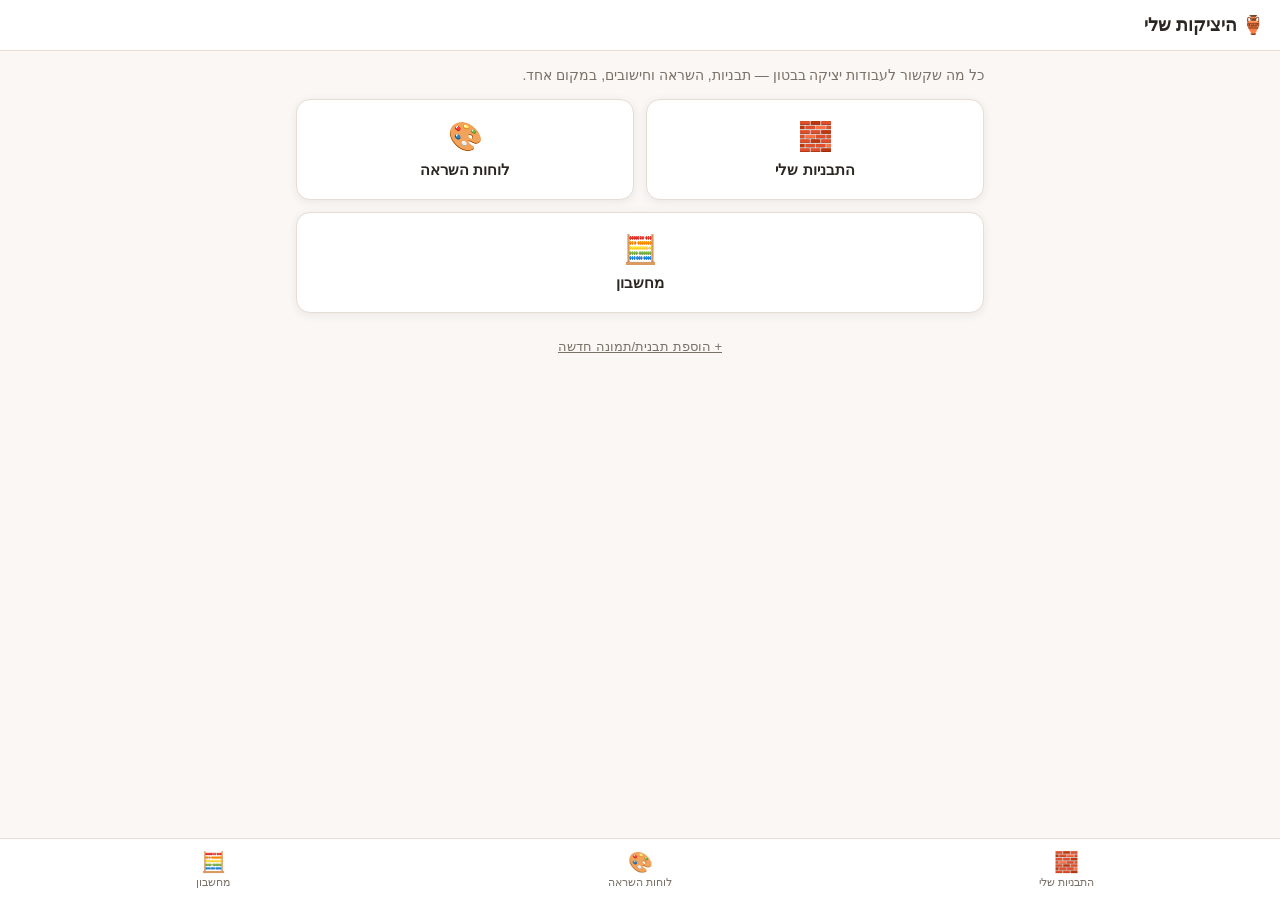
==== index.html @ 5ad8d54f "Build concrete-molds personal interface (static site) Mobile-first Hebrew/RTL static site with molds" ====
<!DOCTYPE html>
<html lang="he" dir="rtl">
<head>
<meta charset="UTF-8" />
<meta name="viewport" content="width=device-width, initial-scale=1, maximum-scale=1" />
<title>יציקות בטון | הבית</title>
<link rel="stylesheet" href="css/style.css" />
</head>
<body>
<header class="top-bar">
  <h1>🏺 היציקות שלי</h1>
</header>

<main>
  <p class="page-lead">כל מה שקשור לעבודות יציקה בבטון — תבניות, השראה וחישובים, במקום אחד.</p>

  <div class="card-grid">
    <a class="cat-card" href="molds.html">
      <span class="emoji">🧱</span>
      התבניות שלי
    </a>
    <a class="cat-card" href="inspiration.html">
      <span class="emoji">🎨</span>
      לוחות השראה
    </a>
    <a class="cat-card" href="calculator.html" style="grid-column: 1 / -1;">
      <span class="emoji">🧮</span>
      מחשבון
    </a>
  </div>

  <p style="text-align:center; margin-top:24px;">
    <a href="admin.html" style="color:var(--muted); font-size:13px; text-decoration:underline;">+ הוספת תבנית/תמונה חדשה</a>
  </p>
</main>

<script src="js/data.js"></script>
<script src="js/main.js"></script>
<script>
  renderBottomNav("home");
</script>
</body>
</html>
---- css/style.css ----
:root {
  --bg: #faf7f4;
  --surface: #ffffff;
  --ink: #2b2622;
  --muted: #7a7168;
  --accent: #b5603a;
  --accent-ink: #ffffff;
  --border: #e6ddd4;
  --radius: 14px;
  --shadow: 0 2px 10px rgba(43, 38, 34, 0.08);
  --nav-h: 62px;
}

* { box-sizing: border-box; }

html, body {
  margin: 0;
  padding: 0;
  background: var(--bg);
  color: var(--ink);
  font-family: "Segoe UI", Arial, Helvetica, sans-serif;
  direction: rtl;
}

body {
  padding-bottom: calc(var(--nav-h) + 12px);
  min-height: 100vh;
}

a { color: inherit; text-decoration: none; }

header.top-bar {
  position: sticky;
  top: 0;
  z-index: 20;
  background: var(--surface);
  border-bottom: 1px solid var(--border);
  padding: 14px 16px;
  display: flex;
  align-items: center;
  gap: 10px;
}

header.top-bar .back-link {
  font-size: 20px;
  padding: 4px 8px;
}

header.top-bar h1 {
  font-size: 18px;
  margin: 0;
  flex: 1;
}

main {
  padding: 16px;
  max-width: 720px;
  margin: 0 auto;
}

.page-lead {
  color: var(--muted);
  font-size: 14px;
  margin: 0 0 16px;
}

/* כרטיסי קטגוריה / ניווט */
.card-grid {
  display: grid;
  grid-template-columns: repeat(2, 1fr);
  gap: 12px;
}

.cat-card {
  background: var(--surface);
  border: 1px solid var(--border);
  border-radius: var(--radius);
  box-shadow: var(--shadow);
  padding: 20px 12px;
  text-align: center;
  font-weight: 600;
  font-size: 15px;
  display: flex;
  flex-direction: column;
  align-items: center;
  gap: 8px;
}

.cat-card .emoji { font-size: 28px; }

/* גריד תבניות / גלריה */
.item-grid {
  display: grid;
  grid-template-columns: repeat(2, 1fr);
  gap: 14px;
}

.item-card {
  background: var(--surface);
  border: 1px solid var(--border);
  border-radius: var(--radius);
  overflow: hidden;
  box-shadow: var(--shadow);
}

.item-card .thumb {
  width: 100%;
  aspect-ratio: 1 / 1;
  object-fit: cover;
  display: block;
  cursor: pointer;
  background: #efe7df;
}

.item-card .meta {
  padding: 8px 10px 10px;
}

.item-card .serial {
  font-weight: 700;
  font-size: 13px;
  color: var(--accent);
}

.item-card .desc {
  font-size: 13px;
  color: var(--ink);
  margin-top: 2px;
}

/* ריבועי צבע */
.color-grid {
  display: grid;
  grid-template-columns: repeat(3, 1fr);
  gap: 12px;
}

.color-swatch {
  aspect-ratio: 1 / 1;
  border-radius: var(--radius);
  border: 1px solid rgba(0,0,0,0.08);
  box-shadow: var(--shadow);
  cursor: pointer;
  display: flex;
  align-items: flex-end;
  justify-content: center;
  padding-bottom: 6px;
}

.color-swatch span {
  background: rgba(255,255,255,0.85);
  border-radius: 8px;
  padding: 2px 6px;
  font-size: 11px;
  font-weight: 600;
}

/* מודאל */
.modal-overlay {
  position: fixed;
  inset: 0;
  background: rgba(20, 16, 12, 0.55);
  display: flex;
  align-items: flex-end;
  justify-content: center;
  z-index: 100;
}

.modal-overlay.hidden { display: none; }

.modal-box {
  background: var(--surface);
  width: 100%;
  max-width: 520px;
  border-radius: 18px 18px 0 0;
  padding: 20px;
  box-shadow: 0 -4px 20px rgba(0,0,0,0.2);
  max-height: 85vh;
  overflow-y: auto;
}

@media (min-width: 600px) {
  .modal-overlay { align-items: center; }
  .modal-box { border-radius: 18px; }
}

.modal-box h2 {
  margin: 0 0 4px;
  font-size: 18px;
}

.modal-box .modal-sub {
  color: var(--muted);
  font-size: 13px;
  margin-bottom: 14px;
}

.modal-box img.modal-img {
  width: 100%;
  border-radius: 10px;
  margin-bottom: 14px;
  aspect-ratio: 4/3;
  object-fit: cover;
  background: #efe7df;
}

.stat-row {
  display: flex;
  justify-content: space-between;
  padding: 10px 0;
  border-bottom: 1px solid var(--border);
  font-size: 14px;
}

.stat-row:last-of-type { border-bottom: none; }
.stat-row .label { color: var(--muted); }
.stat-row .value { font-weight: 700; }

.close-btn {
  display: block;
  margin: 16px auto 0;
  background: var(--ink);
  color: #fff;
  border: none;
  border-radius: 999px;
  padding: 10px 26px;
  font-size: 14px;
}

/* ניווט תחתון */
nav.bottom-nav {
  position: fixed;
  bottom: 0;
  right: 0;
  left: 0;
  height: var(--nav-h);
  background: var(--surface);
  border-top: 1px solid var(--border);
  display: flex;
  z-index: 30;
}

nav.bottom-nav a {
  flex: 1;
  display: flex;
  flex-direction: column;
  align-items: center;
  justify-content: center;
  gap: 2px;
  font-size: 11px;
  color: var(--muted);
}

nav.bottom-nav a .icon { font-size: 20px; }
nav.bottom-nav a.active { color: var(--accent); font-weight: 700; }

/* טאבים (מחשבון / אפקטים) */
.tabs {
  display: flex;
  gap: 8px;
  margin-bottom: 16px;
  overflow-x: auto;
}

.tab-btn {
  flex: none;
  padding: 8px 16px;
  border-radius: 999px;
  border: 1px solid var(--border);
  background: var(--surface);
  font-size: 13px;
  font-weight: 600;
  color: var(--muted);
  white-space: nowrap;
}

.tab-btn.active {
  background: var(--accent);
  border-color: var(--accent);
  color: var(--accent-ink);
}

.tab-panel { display: none; }
.tab-panel.active { display: block; }

/* טפסים */
.field {
  margin-bottom: 14px;
}

.field label {
  display: block;
  font-size: 13px;
  font-weight: 600;
  margin-bottom: 6px;
}

.field input,
.field select,
.field textarea {
  width: 100%;
  padding: 10px 12px;
  border: 1px solid var(--border);
  border-radius: 10px;
  font-size: 15px;
  background: var(--surface);
  color: var(--ink);
  font-family: inherit;
}

.field .hint {
  font-size: 12px;
  color: var(--muted);
  margin-top: 4px;
}

.btn {
  display: inline-block;
  background: var(--accent);
  color: var(--accent-ink);
  border: none;
  border-radius: 10px;
  padding: 12px 20px;
  font-size: 15px;
  font-weight: 700;
  cursor: pointer;
  width: 100%;
}

.btn.secondary {
  background: var(--surface);
  color: var(--ink);
  border: 1px solid var(--border);
}

details.advanced {
  margin: 8px 0 18px;
  font-size: 13px;
}

details.advanced summary {
  cursor: pointer;
  color: var(--muted);
  font-weight: 600;
}

.result-card {
  background: var(--surface);
  border: 1px solid var(--border);
  border-radius: var(--radius);
  box-shadow: var(--shadow);
  padding: 14px 16px;
  margin-bottom: 14px;
}

.result-card h3 {
  margin: 0 0 8px;
  font-size: 15px;
}

.result-card ul {
  margin: 6px 0;
  padding-inline-start: 18px;
  font-size: 13px;
}

.result-card .totals {
  margin-top: 8px;
  font-size: 13px;
  color: var(--muted);
}

.empty-note {
  text-align: center;
  color: var(--muted);
  font-size: 14px;
  padding: 30px 10px;
}

pre.code-block {
  background: #2b2622;
  color: #f2ece5;
  padding: 12px;
  border-radius: 10px;
  font-size: 12px;
  overflow-x: auto;
  white-space: pre-wrap;
  word-break: break-word;
}
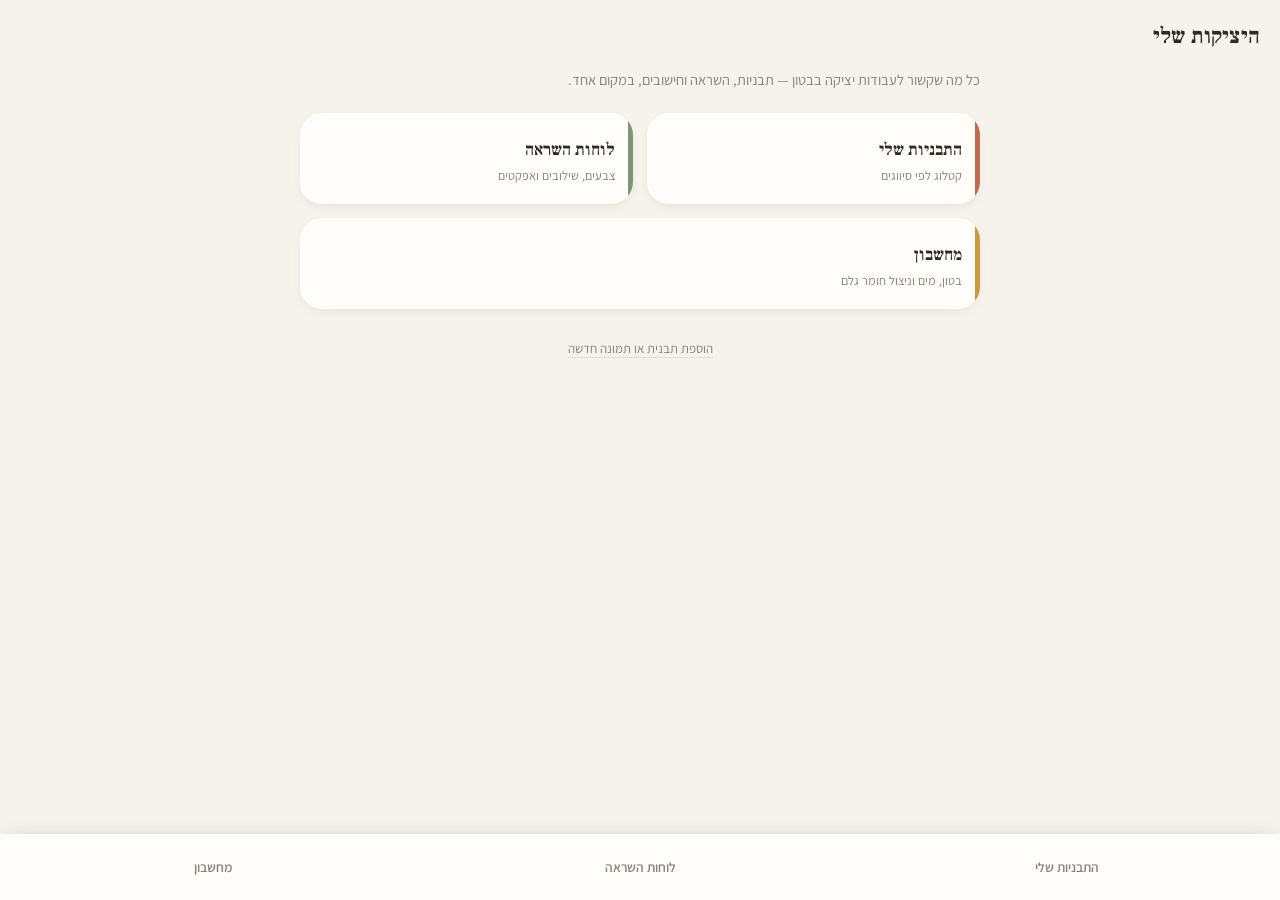
==== commit 268fd87d: "Redesign visual style: calm, modern palette with no icons Rebuilds css/style.css with a warm neutral" ====
--- a/index.html
+++ b/index.html
@@ -8,7 +8,7 @@
 </head>
 <body>
 <header class="top-bar">
-  <h1>🏺 היציקות שלי</h1>
+  <h1>היציקות שלי</h1>
 </header>
 
 <main>
@@ -16,21 +16,21 @@
 
   <div class="card-grid">
     <a class="cat-card" href="molds.html">
-      <span class="emoji">🧱</span>
-      התבניות שלי
+      <span class="cat-name">התבניות שלי</span>
+      <span class="cat-sub">קטלוג לפי סיווגים</span>
     </a>
     <a class="cat-card" href="inspiration.html">
-      <span class="emoji">🎨</span>
-      לוחות השראה
+      <span class="cat-name">לוחות השראה</span>
+      <span class="cat-sub">צבעים, שילובים ואפקטים</span>
     </a>
     <a class="cat-card" href="calculator.html" style="grid-column: 1 / -1;">
-      <span class="emoji">🧮</span>
-      מחשבון
+      <span class="cat-name">מחשבון</span>
+      <span class="cat-sub">בטון, מים וניצול חומר גלם</span>
     </a>
   </div>
 
-  <p style="text-align:center; margin-top:24px;">
-    <a href="admin.html" style="color:var(--muted); font-size:13px; text-decoration:underline;">+ הוספת תבנית/תמונה חדשה</a>
+  <p style="text-align:center; margin-top:28px;">
+    <a href="admin.html" style="color:var(--muted); font-size:13px; border-bottom:1px solid var(--border);">הוספת תבנית או תמונה חדשה</a>
   </p>
 </main>
 
--- a/css/style.css
+++ b/css/style.css
@@ -1,14 +1,25 @@
+@import url("https://fonts.googleapis.com/css2?family=Frank+Ruhl+Libre:wght@500;700&family=Assistant:wght@400;500;600;700&display=swap");
+
 :root {
-  --bg: #faf7f4;
-  --surface: #ffffff;
-  --ink: #2b2622;
-  --muted: #7a7168;
-  --accent: #b5603a;
-  --accent-ink: #ffffff;
-  --border: #e6ddd4;
-  --radius: 14px;
-  --shadow: 0 2px 10px rgba(43, 38, 34, 0.08);
-  --nav-h: 62px;
+  --bg: #f6f2ec;
+  --surface: #fffdfa;
+  --surface-sunken: #efe8de;
+  --ink: #302a24;
+  --muted: #8c8175;
+  --border: #e4dccd;
+
+  --clay: #bf6a4d;
+  --clay-ink: #fffaf6;
+  --sage: #7f9478;
+  --ochre: #c99a3f;
+  --plum: #8a6a8a;
+
+  --radius-lg: 22px;
+  --radius-md: 14px;
+  --radius-sm: 10px;
+  --shadow: 0 10px 30px -12px rgba(48, 42, 36, 0.18);
+  --shadow-sm: 0 4px 14px -6px rgba(48, 42, 36, 0.14);
+  --nav-h: 66px;
 }
 
 * { box-sizing: border-box; }
@@ -18,89 +29,126 @@
   padding: 0;
   background: var(--bg);
   color: var(--ink);
-  font-family: "Segoe UI", Arial, Helvetica, sans-serif;
+  font-family: "Assistant", "Segoe UI", Arial, Helvetica, sans-serif;
   direction: rtl;
+  -webkit-font-smoothing: antialiased;
 }
 
 body {
-  padding-bottom: calc(var(--nav-h) + 12px);
+  padding-bottom: calc(var(--nav-h) + 16px);
   min-height: 100vh;
 }
 
 a { color: inherit; text-decoration: none; }
 
+h1, h2, h3 {
+  font-family: "Frank Ruhl Libre", Georgia, serif;
+  font-weight: 700;
+  letter-spacing: 0.2px;
+}
+
+/* ---------- כותרת עליונה ---------- */
 header.top-bar {
   position: sticky;
   top: 0;
   z-index: 20;
-  background: var(--surface);
-  border-bottom: 1px solid var(--border);
-  padding: 14px 16px;
-  display: flex;
-  align-items: center;
-  gap: 10px;
+  background: var(--bg);
+  padding: 22px 20px 14px;
+  display: flex;
+  align-items: baseline;
+  gap: 14px;
 }
 
 header.top-bar .back-link {
-  font-size: 20px;
-  padding: 4px 8px;
+  font-family: "Assistant", sans-serif;
+  font-size: 14px;
+  font-weight: 600;
+  color: var(--muted);
+  padding: 4px 2px;
+  white-space: nowrap;
 }
 
 header.top-bar h1 {
-  font-size: 18px;
+  font-size: 22px;
   margin: 0;
   flex: 1;
+  color: var(--ink);
 }
 
 main {
-  padding: 16px;
+  padding: 4px 20px 20px;
   max-width: 720px;
   margin: 0 auto;
 }
 
 .page-lead {
   color: var(--muted);
-  font-size: 14px;
-  margin: 0 0 16px;
-}
-
-/* כרטיסי קטגוריה / ניווט */
+  font-size: 14.5px;
+  line-height: 1.6;
+  margin: 0 0 22px;
+}
+
+/* ---------- כרטיסי קטגוריה / ניווט ---------- */
 .card-grid {
   display: grid;
   grid-template-columns: repeat(2, 1fr);
-  gap: 12px;
+  gap: 14px;
 }
 
 .cat-card {
-  background: var(--surface);
-  border: 1px solid var(--border);
-  border-radius: var(--radius);
-  box-shadow: var(--shadow);
-  padding: 20px 12px;
-  text-align: center;
-  font-weight: 600;
-  font-size: 15px;
+  position: relative;
+  background: var(--surface);
+  border-radius: var(--radius-lg);
+  box-shadow: var(--shadow-sm);
+  padding: 26px 18px 20px;
+  text-align: right;
   display: flex;
   flex-direction: column;
-  align-items: center;
-  gap: 8px;
-}
-
-.cat-card .emoji { font-size: 28px; }
-
-/* גריד תבניות / גלריה */
+  gap: 6px;
+  overflow: hidden;
+  transition: transform 0.15s ease, box-shadow 0.15s ease;
+}
+
+.cat-card::before {
+  content: "";
+  position: absolute;
+  inset-inline-start: 0;
+  top: 0;
+  bottom: 0;
+  width: 5px;
+  background: var(--card-accent, var(--clay));
+}
+
+.cat-card:active { transform: scale(0.98); }
+
+.cat-card .cat-name {
+  font-family: "Frank Ruhl Libre", Georgia, serif;
+  font-weight: 700;
+  font-size: 17px;
+  color: var(--ink);
+}
+
+.cat-card .cat-sub {
+  font-size: 12.5px;
+  color: var(--muted);
+}
+
+.cat-card:nth-of-type(3n+1) { --card-accent: var(--clay); }
+.cat-card:nth-of-type(3n+2) { --card-accent: var(--sage); }
+.cat-card:nth-of-type(3n+3) { --card-accent: var(--ochre); }
+
+/* ---------- גריד תבניות / גלריה ---------- */
 .item-grid {
   display: grid;
   grid-template-columns: repeat(2, 1fr);
-  gap: 14px;
+  gap: 16px;
 }
 
 .item-card {
   background: var(--surface);
-  border: 1px solid var(--border);
-  border-radius: var(--radius);
+  border-radius: var(--radius-md);
   overflow: hidden;
-  box-shadow: var(--shadow);
+  box-shadow: var(--shadow-sm);
 }
 
 .item-card .thumb {
@@ -109,57 +157,59 @@
   object-fit: cover;
   display: block;
   cursor: pointer;
-  background: #efe7df;
+  background: var(--surface-sunken);
 }
 
 .item-card .meta {
-  padding: 8px 10px 10px;
+  padding: 10px 12px 12px;
 }
 
 .item-card .serial {
   font-weight: 700;
-  font-size: 13px;
-  color: var(--accent);
+  font-size: 12.5px;
+  color: var(--clay);
+  letter-spacing: 0.3px;
 }
 
 .item-card .desc {
-  font-size: 13px;
+  font-size: 13.5px;
   color: var(--ink);
   margin-top: 2px;
 }
 
-/* ריבועי צבע */
+/* ---------- ריבועי צבע ---------- */
 .color-grid {
   display: grid;
   grid-template-columns: repeat(3, 1fr);
-  gap: 12px;
+  gap: 14px;
 }
 
 .color-swatch {
   aspect-ratio: 1 / 1;
-  border-radius: var(--radius);
-  border: 1px solid rgba(0,0,0,0.08);
-  box-shadow: var(--shadow);
+  border-radius: var(--radius-md);
+  border: 1px solid rgba(0,0,0,0.06);
+  box-shadow: var(--shadow-sm);
   cursor: pointer;
   display: flex;
   align-items: flex-end;
   justify-content: center;
-  padding-bottom: 6px;
+  padding-bottom: 8px;
 }
 
 .color-swatch span {
-  background: rgba(255,255,255,0.85);
+  background: rgba(255,255,255,0.9);
   border-radius: 8px;
-  padding: 2px 6px;
-  font-size: 11px;
-  font-weight: 600;
-}
-
-/* מודאל */
+  padding: 3px 8px;
+  font-size: 11.5px;
+  font-weight: 600;
+}
+
+/* ---------- מודאל ---------- */
 .modal-overlay {
   position: fixed;
   inset: 0;
-  background: rgba(20, 16, 12, 0.55);
+  background: rgba(38, 32, 26, 0.5);
+  backdrop-filter: blur(2px);
   display: flex;
   align-items: flex-end;
   justify-content: center;
@@ -172,44 +222,44 @@
   background: var(--surface);
   width: 100%;
   max-width: 520px;
-  border-radius: 18px 18px 0 0;
-  padding: 20px;
-  box-shadow: 0 -4px 20px rgba(0,0,0,0.2);
+  border-radius: 26px 26px 0 0;
+  padding: 26px 24px;
+  box-shadow: 0 -10px 40px rgba(0,0,0,0.18);
   max-height: 85vh;
   overflow-y: auto;
 }
 
 @media (min-width: 600px) {
   .modal-overlay { align-items: center; }
-  .modal-box { border-radius: 18px; }
+  .modal-box { border-radius: var(--radius-lg); }
 }
 
 .modal-box h2 {
   margin: 0 0 4px;
-  font-size: 18px;
+  font-size: 19px;
 }
 
 .modal-box .modal-sub {
   color: var(--muted);
-  font-size: 13px;
-  margin-bottom: 14px;
+  font-size: 13.5px;
+  margin-bottom: 16px;
 }
 
 .modal-box img.modal-img {
   width: 100%;
-  border-radius: 10px;
-  margin-bottom: 14px;
+  border-radius: var(--radius-sm);
+  margin-bottom: 16px;
   aspect-ratio: 4/3;
   object-fit: cover;
-  background: #efe7df;
+  background: var(--surface-sunken);
 }
 
 .stat-row {
   display: flex;
   justify-content: space-between;
-  padding: 10px 0;
+  padding: 12px 0;
   border-bottom: 1px solid var(--border);
-  font-size: 14px;
+  font-size: 14.5px;
 }
 
 .stat-row:last-of-type { border-bottom: none; }
@@ -218,16 +268,18 @@
 
 .close-btn {
   display: block;
-  margin: 16px auto 0;
+  margin: 20px auto 0;
   background: var(--ink);
-  color: #fff;
+  color: var(--surface);
   border: none;
   border-radius: 999px;
-  padding: 10px 26px;
+  padding: 11px 30px;
   font-size: 14px;
-}
-
-/* ניווט תחתון */
+  font-weight: 600;
+  cursor: pointer;
+}
+
+/* ---------- ניווט תחתון ---------- */
 nav.bottom-nav {
   position: fixed;
   bottom: 0;
@@ -235,7 +287,7 @@
   left: 0;
   height: var(--nav-h);
   background: var(--surface);
-  border-top: 1px solid var(--border);
+  box-shadow: 0 -6px 20px -10px rgba(48, 42, 36, 0.2);
   display: flex;
   z-index: 30;
 }
@@ -243,88 +295,110 @@
 nav.bottom-nav a {
   flex: 1;
   display: flex;
-  flex-direction: column;
   align-items: center;
   justify-content: center;
-  gap: 2px;
-  font-size: 11px;
-  color: var(--muted);
-}
-
-nav.bottom-nav a .icon { font-size: 20px; }
-nav.bottom-nav a.active { color: var(--accent); font-weight: 700; }
-
-/* טאבים (מחשבון / אפקטים) */
+  font-size: 13.5px;
+  font-weight: 600;
+  color: var(--muted);
+  position: relative;
+}
+
+nav.bottom-nav a.active { color: var(--ink); }
+
+nav.bottom-nav a.active::after {
+  content: "";
+  position: absolute;
+  bottom: 12px;
+  width: 22px;
+  height: 3px;
+  border-radius: 3px;
+  background: var(--clay);
+}
+
+/* ---------- טאבים (מחשבון / אפקטים) ---------- */
 .tabs {
   display: flex;
-  gap: 8px;
-  margin-bottom: 16px;
+  gap: 6px;
+  margin-bottom: 20px;
   overflow-x: auto;
+  padding-bottom: 2px;
 }
 
 .tab-btn {
   flex: none;
-  padding: 8px 16px;
+  padding: 9px 18px;
   border-radius: 999px;
   border: 1px solid var(--border);
   background: var(--surface);
-  font-size: 13px;
+  font-size: 13.5px;
   font-weight: 600;
   color: var(--muted);
   white-space: nowrap;
+  cursor: pointer;
+  font-family: inherit;
 }
 
 .tab-btn.active {
-  background: var(--accent);
-  border-color: var(--accent);
-  color: var(--accent-ink);
+  background: var(--ink);
+  border-color: var(--ink);
+  color: var(--surface);
 }
 
 .tab-panel { display: none; }
 .tab-panel.active { display: block; }
 
-/* טפסים */
+/* ---------- טפסים ---------- */
 .field {
-  margin-bottom: 14px;
+  margin-bottom: 16px;
 }
 
 .field label {
   display: block;
-  font-size: 13px;
-  font-weight: 600;
-  margin-bottom: 6px;
+  font-size: 13.5px;
+  font-weight: 600;
+  margin-bottom: 7px;
+  color: var(--ink);
 }
 
 .field input,
 .field select,
 .field textarea {
   width: 100%;
-  padding: 10px 12px;
+  padding: 11px 13px;
   border: 1px solid var(--border);
-  border-radius: 10px;
+  border-radius: var(--radius-sm);
   font-size: 15px;
   background: var(--surface);
   color: var(--ink);
   font-family: inherit;
 }
 
+.field input:focus,
+.field select:focus,
+.field textarea:focus {
+  outline: none;
+  border-color: var(--clay);
+}
+
 .field .hint {
-  font-size: 12px;
-  color: var(--muted);
-  margin-top: 4px;
+  font-size: 12.5px;
+  color: var(--muted);
+  margin-top: 5px;
+  line-height: 1.5;
 }
 
 .btn {
   display: inline-block;
-  background: var(--accent);
-  color: var(--accent-ink);
+  background: var(--clay);
+  color: var(--clay-ink);
   border: none;
-  border-radius: 10px;
-  padding: 12px 20px;
+  border-radius: var(--radius-sm);
+  padding: 13px 22px;
   font-size: 15px;
   font-weight: 700;
   cursor: pointer;
   width: 100%;
+  font-family: inherit;
 }
 
 .btn.secondary {
@@ -334,8 +408,8 @@
 }
 
 details.advanced {
-  margin: 8px 0 18px;
-  font-size: 13px;
+  margin: 10px 0 20px;
+  font-size: 13.5px;
 }
 
 details.advanced summary {
@@ -346,27 +420,27 @@
 
 .result-card {
   background: var(--surface);
-  border: 1px solid var(--border);
-  border-radius: var(--radius);
-  box-shadow: var(--shadow);
-  padding: 14px 16px;
+  border-radius: var(--radius-md);
+  box-shadow: var(--shadow-sm);
+  padding: 16px 18px;
   margin-bottom: 14px;
 }
 
 .result-card h3 {
-  margin: 0 0 8px;
-  font-size: 15px;
+  margin: 0 0 10px;
+  font-size: 15.5px;
 }
 
 .result-card ul {
   margin: 6px 0;
   padding-inline-start: 18px;
-  font-size: 13px;
+  font-size: 13.5px;
+  line-height: 1.7;
 }
 
 .result-card .totals {
-  margin-top: 8px;
-  font-size: 13px;
+  margin-top: 10px;
+  font-size: 13.5px;
   color: var(--muted);
 }
 
@@ -374,14 +448,14 @@
   text-align: center;
   color: var(--muted);
   font-size: 14px;
-  padding: 30px 10px;
+  padding: 34px 10px;
 }
 
 pre.code-block {
-  background: #2b2622;
+  background: var(--ink);
   color: #f2ece5;
-  padding: 12px;
-  border-radius: 10px;
+  padding: 14px;
+  border-radius: var(--radius-sm);
   font-size: 12px;
   overflow-x: auto;
   white-space: pre-wrap;
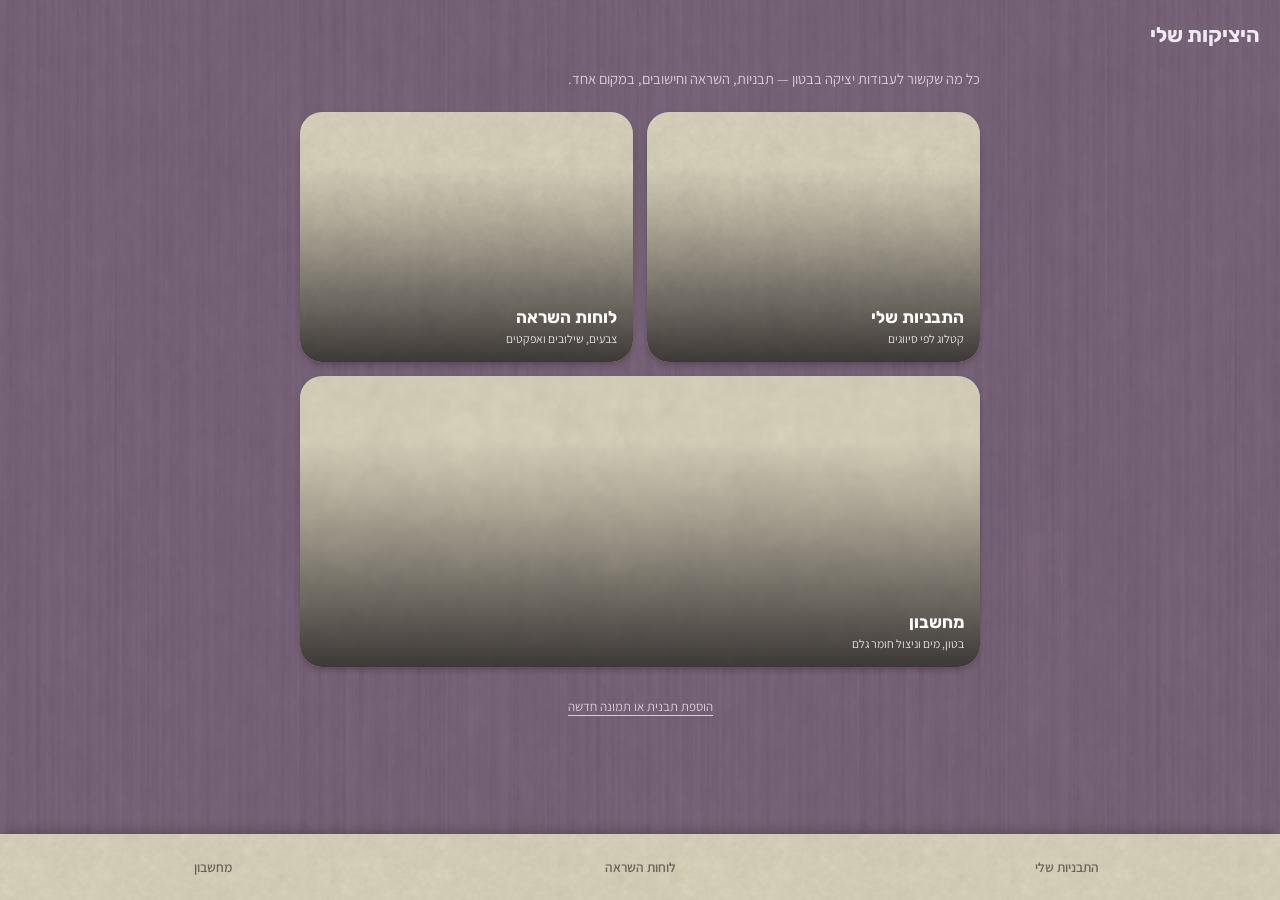
==== commit 18d88b04: "Final palette: mauve/khaki with procedural concrete texture Replaces the bold construction-orange da" ====
--- a/index.html
+++ b/index.html
@@ -5,6 +5,7 @@
 <meta name="viewport" content="width=device-width, initial-scale=1, maximum-scale=1" />
 <title>יציקות בטון | הבית</title>
 <link rel="stylesheet" href="css/style.css" />
+<script src="js/main.js"></script>
 </head>
 <body>
 <header class="top-bar">
@@ -16,26 +17,37 @@
 
   <div class="card-grid">
     <a class="cat-card" href="molds.html">
-      <span class="cat-name">התבניות שלי</span>
-      <span class="cat-sub">קטלוג לפי סיווגים</span>
+      <img class="cat-card-img" src="images/categories/molds.jpg" alt="" onerror="cardImgFallback(this)" />
+      <div class="cat-card-overlay"></div>
+      <div class="cat-card-text">
+        <span class="cat-name">התבניות שלי</span>
+        <span class="cat-sub">קטלוג לפי סיווגים</span>
+      </div>
     </a>
     <a class="cat-card" href="inspiration.html">
-      <span class="cat-name">לוחות השראה</span>
-      <span class="cat-sub">צבעים, שילובים ואפקטים</span>
+      <img class="cat-card-img" src="images/categories/inspiration.jpg" alt="" onerror="cardImgFallback(this)" />
+      <div class="cat-card-overlay"></div>
+      <div class="cat-card-text">
+        <span class="cat-name">לוחות השראה</span>
+        <span class="cat-sub">צבעים, שילובים ואפקטים</span>
+      </div>
     </a>
     <a class="cat-card" href="calculator.html" style="grid-column: 1 / -1;">
-      <span class="cat-name">מחשבון</span>
-      <span class="cat-sub">בטון, מים וניצול חומר גלם</span>
+      <img class="cat-card-img" src="images/categories/calculator.jpg" alt="" onerror="cardImgFallback(this)" />
+      <div class="cat-card-overlay"></div>
+      <div class="cat-card-text">
+        <span class="cat-name">מחשבון</span>
+        <span class="cat-sub">בטון, מים וניצול חומר גלם</span>
+      </div>
     </a>
   </div>
 
   <p style="text-align:center; margin-top:28px;">
-    <a href="admin.html" style="color:var(--muted); font-size:13px; border-bottom:1px solid var(--border);">הוספת תבנית או תמונה חדשה</a>
+    <a href="admin.html" style="color:var(--muted-on-bg); font-size:13px; border-bottom:1px solid var(--muted-on-bg);">הוספת תבנית או תמונה חדשה</a>
   </p>
 </main>
 
 <script src="js/data.js"></script>
-<script src="js/main.js"></script>
 <script>
   renderBottomNav("home");
 </script>
--- a/css/style.css
+++ b/css/style.css
@@ -1,24 +1,29 @@
-@import url("https://fonts.googleapis.com/css2?family=Frank+Ruhl+Libre:wght@500;700&family=Assistant:wght@400;500;600;700&display=swap");
+@import url("https://fonts.googleapis.com/css2?family=Rubik:wght@500;600;700;800&family=Assistant:wght@400;500;600;700&display=swap");
 
 :root {
-  --bg: #f6f2ec;
-  --surface: #fffdfa;
-  --surface-sunken: #efe8de;
-  --ink: #302a24;
-  --muted: #8c8175;
-  --border: #e4dccd;
-
-  --clay: #bf6a4d;
-  --clay-ink: #fffaf6;
-  --sage: #7f9478;
-  --ochre: #c99a3f;
-  --plum: #8a6a8a;
+  /* משטחים מרוקמים (טקסטורת בטון/סיוד) */
+  --bg-tex: url("../textures/bg-mauve.png");
+  --bg-fallback: #756175;
+  --card-tex: url("../textures/card-khaki.png");
+  --card-fallback: #d2ccb6;
+
+  /* טקסט על גבי הרקע הכהה-סגלגל (ישירות על הרקע, לא על כרטיס) */
+  --ink-on-bg: #f1eaf0;
+  --muted-on-bg: #d7cbd6;
+
+  /* טקסט על גבי הכרטיסים הבהירים (חאקי) */
+  --ink: #2c262b;
+  --muted: #6e645c;
+  --border: rgba(44, 38, 43, 0.14);
+
+  /* מבטא ראשי — סגול-אפור מעושן וכהה */
+  --accent: #4a3d46;
+  --accent-ink: #f1eaf0;
 
   --radius-lg: 22px;
   --radius-md: 14px;
   --radius-sm: 10px;
-  --shadow: 0 10px 30px -12px rgba(48, 42, 36, 0.18);
-  --shadow-sm: 0 4px 14px -6px rgba(48, 42, 36, 0.14);
+  --shadow-sm: 0 4px 10px -3px rgba(0, 0, 0, 0.35);
   --nav-h: 66px;
 }
 
@@ -27,14 +32,16 @@
 html, body {
   margin: 0;
   padding: 0;
-  background: var(--bg);
-  color: var(--ink);
+  color: var(--ink-on-bg);
   font-family: "Assistant", "Segoe UI", Arial, Helvetica, sans-serif;
   direction: rtl;
   -webkit-font-smoothing: antialiased;
 }
 
 body {
+  background-color: var(--bg-fallback);
+  background-image: var(--bg-tex);
+  background-size: 560px 780px;
   padding-bottom: calc(var(--nav-h) + 16px);
   min-height: 100vh;
 }
@@ -42,18 +49,14 @@
 a { color: inherit; text-decoration: none; }
 
 h1, h2, h3 {
-  font-family: "Frank Ruhl Libre", Georgia, serif;
+  font-family: "Rubik", "Assistant", sans-serif;
   font-weight: 700;
-  letter-spacing: 0.2px;
+  letter-spacing: 0;
 }
 
 /* ---------- כותרת עליונה ---------- */
 header.top-bar {
-  position: sticky;
-  top: 0;
-  z-index: 20;
-  background: var(--bg);
-  padding: 22px 20px 14px;
+  padding: 22px 20px 16px;
   display: flex;
   align-items: baseline;
   gap: 14px;
@@ -63,16 +66,16 @@
   font-family: "Assistant", sans-serif;
   font-size: 14px;
   font-weight: 600;
-  color: var(--muted);
+  color: var(--muted-on-bg);
   padding: 4px 2px;
   white-space: nowrap;
 }
 
 header.top-bar h1 {
-  font-size: 22px;
+  font-size: 21px;
   margin: 0;
   flex: 1;
-  color: var(--ink);
+  color: var(--ink-on-bg);
 }
 
 main {
@@ -82,13 +85,13 @@
 }
 
 .page-lead {
-  color: var(--muted);
+  color: var(--muted-on-bg);
   font-size: 14.5px;
   line-height: 1.6;
   margin: 0 0 22px;
 }
 
-/* ---------- כרטיסי קטגוריה / ניווט ---------- */
+/* ---------- כרטיסי קטגוריה (עם תמונה) ---------- */
 .card-grid {
   display: grid;
   grid-template-columns: repeat(2, 1fr);
@@ -97,45 +100,50 @@
 
 .cat-card {
   position: relative;
-  background: var(--surface);
+  display: block;
+  aspect-ratio: 4 / 3;
   border-radius: var(--radius-lg);
+  overflow: hidden;
   box-shadow: var(--shadow-sm);
-  padding: 26px 18px 20px;
-  text-align: right;
-  display: flex;
-  flex-direction: column;
-  gap: 6px;
-  overflow: hidden;
-  transition: transform 0.15s ease, box-shadow 0.15s ease;
-}
-
-.cat-card::before {
-  content: "";
+}
+
+.cat-card[style*="grid-column"] {
+  aspect-ratio: 21 / 9;
+}
+
+.cat-card .cat-card-img {
   position: absolute;
-  inset-inline-start: 0;
-  top: 0;
+  inset: 0;
+  width: 100%;
+  height: 100%;
+  object-fit: cover;
+}
+
+.cat-card .cat-card-overlay {
+  position: absolute;
+  inset: 0;
+  background: linear-gradient(to top, rgba(20, 16, 20, 0.78) 0%, rgba(20, 16, 20, 0.2) 55%, transparent 78%);
+}
+
+.cat-card .cat-card-text {
+  position: absolute;
+  inset-inline: 0;
   bottom: 0;
-  width: 5px;
-  background: var(--card-accent, var(--clay));
-}
-
-.cat-card:active { transform: scale(0.98); }
+  padding: 16px 16px 14px;
+}
 
 .cat-card .cat-name {
-  font-family: "Frank Ruhl Libre", Georgia, serif;
+  font-family: "Rubik", "Assistant", sans-serif;
   font-weight: 700;
   font-size: 17px;
-  color: var(--ink);
+  color: #fff;
+  display: block;
 }
 
 .cat-card .cat-sub {
-  font-size: 12.5px;
-  color: var(--muted);
-}
-
-.cat-card:nth-of-type(3n+1) { --card-accent: var(--clay); }
-.cat-card:nth-of-type(3n+2) { --card-accent: var(--sage); }
-.cat-card:nth-of-type(3n+3) { --card-accent: var(--ochre); }
+  font-size: 12px;
+  color: rgba(255, 255, 255, 0.82);
+}
 
 /* ---------- גריד תבניות / גלריה ---------- */
 .item-grid {
@@ -145,7 +153,9 @@
 }
 
 .item-card {
-  background: var(--surface);
+  background-color: var(--card-fallback);
+  background-image: var(--card-tex);
+  background-size: 340px 340px;
   border-radius: var(--radius-md);
   overflow: hidden;
   box-shadow: var(--shadow-sm);
@@ -157,7 +167,7 @@
   object-fit: cover;
   display: block;
   cursor: pointer;
-  background: var(--surface-sunken);
+  background: rgba(0, 0, 0, 0.12);
 }
 
 .item-card .meta {
@@ -167,7 +177,7 @@
 .item-card .serial {
   font-weight: 700;
   font-size: 12.5px;
-  color: var(--clay);
+  color: var(--accent);
   letter-spacing: 0.3px;
 }
 
@@ -187,7 +197,7 @@
 .color-swatch {
   aspect-ratio: 1 / 1;
   border-radius: var(--radius-md);
-  border: 1px solid rgba(0,0,0,0.06);
+  border: 1px solid rgba(255, 255, 255, 0.25);
   box-shadow: var(--shadow-sm);
   cursor: pointer;
   display: flex;
@@ -197,7 +207,8 @@
 }
 
 .color-swatch span {
-  background: rgba(255,255,255,0.9);
+  background: rgba(20, 20, 22, 0.78);
+  color: #fff;
   border-radius: 8px;
   padding: 3px 8px;
   font-size: 11.5px;
@@ -208,8 +219,7 @@
 .modal-overlay {
   position: fixed;
   inset: 0;
-  background: rgba(38, 32, 26, 0.5);
-  backdrop-filter: blur(2px);
+  background: rgba(20, 16, 20, 0.55);
   display: flex;
   align-items: flex-end;
   justify-content: center;
@@ -219,12 +229,14 @@
 .modal-overlay.hidden { display: none; }
 
 .modal-box {
-  background: var(--surface);
+  background-color: var(--card-fallback);
+  background-image: var(--card-tex);
+  background-size: 340px 340px;
   width: 100%;
   max-width: 520px;
   border-radius: 26px 26px 0 0;
   padding: 26px 24px;
-  box-shadow: 0 -10px 40px rgba(0,0,0,0.18);
+  box-shadow: 0 -8px 26px -8px rgba(0, 0, 0, 0.35);
   max-height: 85vh;
   overflow-y: auto;
 }
@@ -237,6 +249,7 @@
 .modal-box h2 {
   margin: 0 0 4px;
   font-size: 19px;
+  color: var(--ink);
 }
 
 .modal-box .modal-sub {
@@ -251,7 +264,7 @@
   margin-bottom: 16px;
   aspect-ratio: 4/3;
   object-fit: cover;
-  background: var(--surface-sunken);
+  background: rgba(0, 0, 0, 0.1);
 }
 
 .stat-row {
@@ -264,18 +277,18 @@
 
 .stat-row:last-of-type { border-bottom: none; }
 .stat-row .label { color: var(--muted); }
-.stat-row .value { font-weight: 700; }
+.stat-row .value { font-weight: 700; color: var(--ink); }
 
 .close-btn {
   display: block;
   margin: 20px auto 0;
-  background: var(--ink);
-  color: var(--surface);
+  background: var(--accent);
+  color: var(--accent-ink);
   border: none;
   border-radius: 999px;
   padding: 11px 30px;
   font-size: 14px;
-  font-weight: 600;
+  font-weight: 700;
   cursor: pointer;
 }
 
@@ -286,8 +299,10 @@
   right: 0;
   left: 0;
   height: var(--nav-h);
-  background: var(--surface);
-  box-shadow: 0 -6px 20px -10px rgba(48, 42, 36, 0.2);
+  background-color: var(--card-fallback);
+  background-image: var(--card-tex);
+  background-size: 340px 340px;
+  box-shadow: 0 -4px 14px -4px rgba(0, 0, 0, 0.3);
   display: flex;
   z-index: 30;
 }
@@ -312,7 +327,7 @@
   width: 22px;
   height: 3px;
   border-radius: 3px;
-  background: var(--clay);
+  background: var(--accent);
 }
 
 /* ---------- טאבים (מחשבון / אפקטים) ---------- */
@@ -329,7 +344,7 @@
   padding: 9px 18px;
   border-radius: 999px;
   border: 1px solid var(--border);
-  background: var(--surface);
+  background: var(--card-fallback);
   font-size: 13.5px;
   font-weight: 600;
   color: var(--muted);
@@ -339,9 +354,9 @@
 }
 
 .tab-btn.active {
-  background: var(--ink);
-  border-color: var(--ink);
-  color: var(--surface);
+  background: var(--accent);
+  border-color: var(--accent);
+  color: var(--accent-ink);
 }
 
 .tab-panel { display: none; }
@@ -357,7 +372,7 @@
   font-size: 13.5px;
   font-weight: 600;
   margin-bottom: 7px;
-  color: var(--ink);
+  color: var(--ink-on-bg);
 }
 
 .field input,
@@ -368,29 +383,39 @@
   border: 1px solid var(--border);
   border-radius: var(--radius-sm);
   font-size: 15px;
-  background: var(--surface);
+  background: var(--card-fallback);
   color: var(--ink);
   font-family: inherit;
+}
+
+.field input::placeholder,
+.field textarea::placeholder {
+  color: var(--muted);
+}
+
+.field select option {
+  background: var(--card-fallback);
+  color: var(--ink);
 }
 
 .field input:focus,
 .field select:focus,
 .field textarea:focus {
   outline: none;
-  border-color: var(--clay);
+  border-color: var(--accent);
 }
 
 .field .hint {
   font-size: 12.5px;
-  color: var(--muted);
+  color: var(--muted-on-bg);
   margin-top: 5px;
   line-height: 1.5;
 }
 
 .btn {
   display: inline-block;
-  background: var(--clay);
-  color: var(--clay-ink);
+  background: var(--accent);
+  color: var(--accent-ink);
   border: none;
   border-radius: var(--radius-sm);
   padding: 13px 22px;
@@ -402,7 +427,7 @@
 }
 
 .btn.secondary {
-  background: var(--surface);
+  background: var(--card-fallback);
   color: var(--ink);
   border: 1px solid var(--border);
 }
@@ -414,12 +439,14 @@
 
 details.advanced summary {
   cursor: pointer;
-  color: var(--muted);
+  color: var(--muted-on-bg);
   font-weight: 600;
 }
 
 .result-card {
-  background: var(--surface);
+  background-color: var(--card-fallback);
+  background-image: var(--card-tex);
+  background-size: 340px 340px;
   border-radius: var(--radius-md);
   box-shadow: var(--shadow-sm);
   padding: 16px 18px;
@@ -429,6 +456,7 @@
 .result-card h3 {
   margin: 0 0 10px;
   font-size: 15.5px;
+  color: var(--ink);
 }
 
 .result-card ul {
@@ -436,6 +464,7 @@
   padding-inline-start: 18px;
   font-size: 13.5px;
   line-height: 1.7;
+  color: var(--ink);
 }
 
 .result-card .totals {
@@ -446,13 +475,14 @@
 
 .empty-note {
   text-align: center;
-  color: var(--muted);
+  color: var(--muted-on-bg);
   font-size: 14px;
   padding: 34px 10px;
 }
 
 pre.code-block {
-  background: var(--ink);
+  background: rgba(20, 16, 20, 0.4);
+  border: 1px solid rgba(241, 234, 240, 0.2);
   color: #f2ece5;
   padding: 14px;
   border-radius: var(--radius-sm);
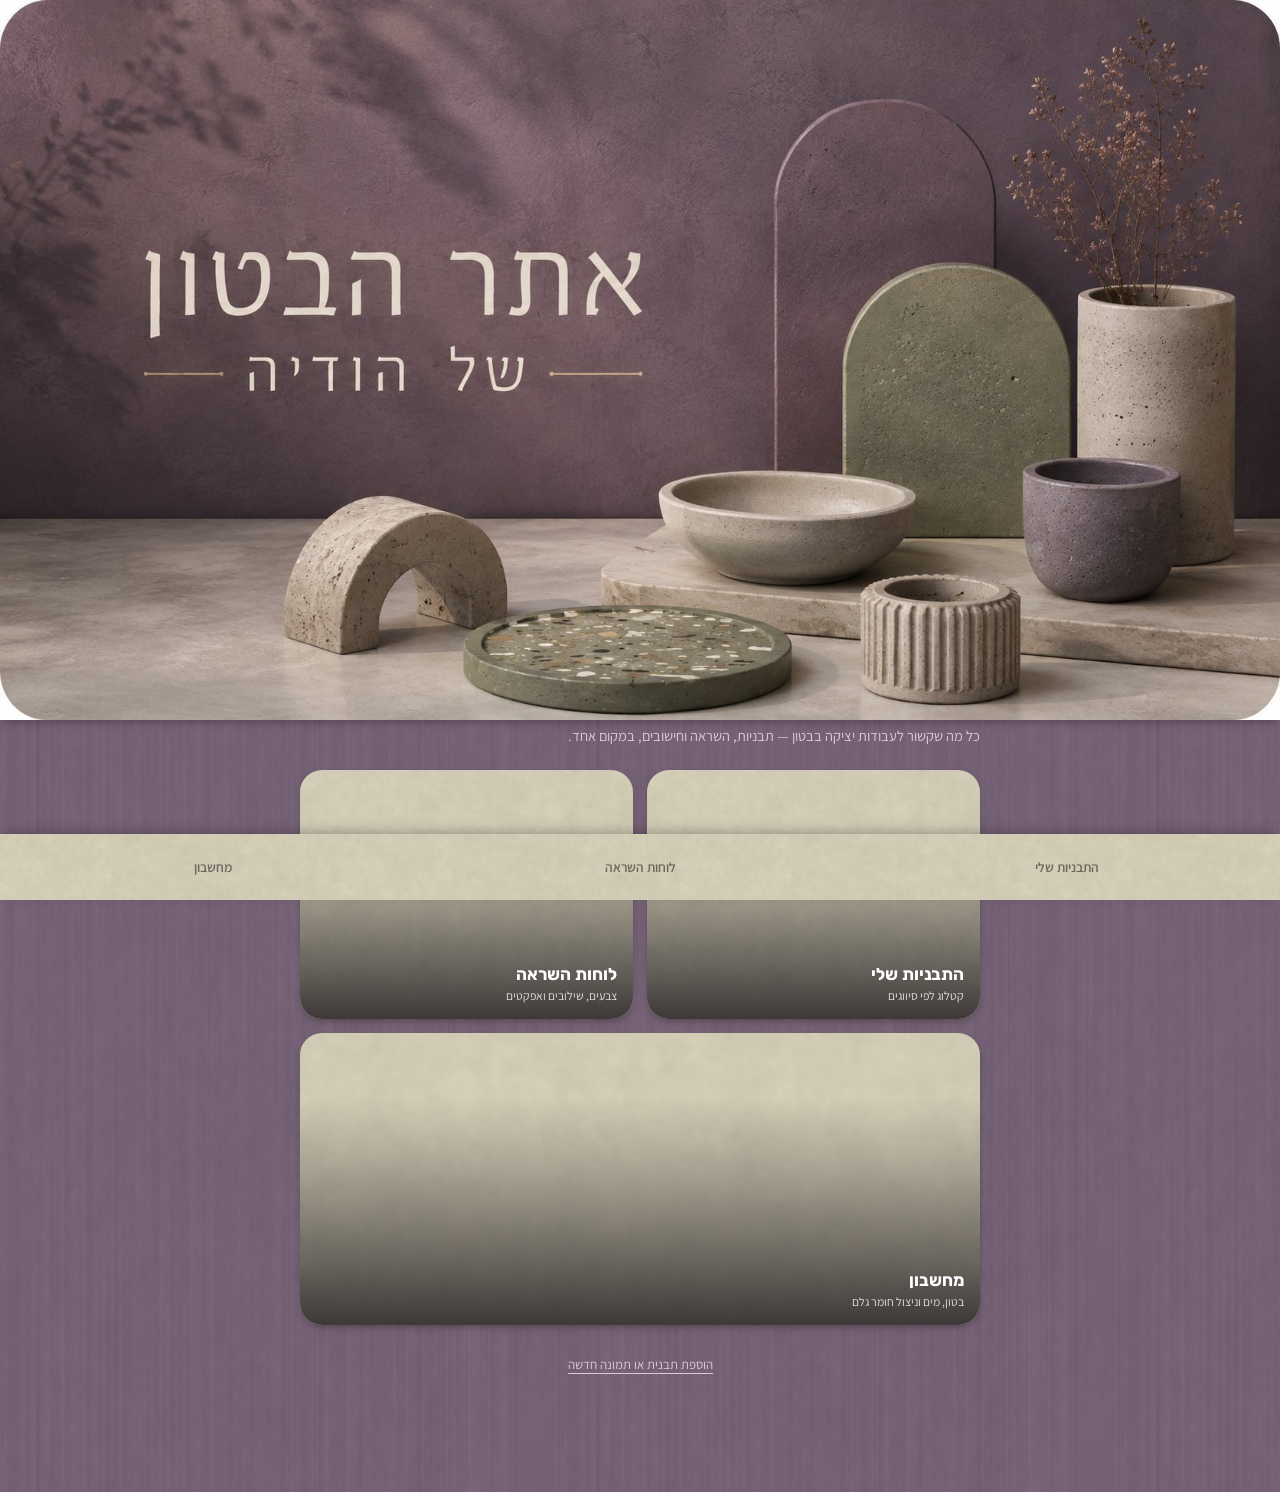
==== commit 97be7db0: "Add real home page banner image Uses the banner photo the user uploaded (renamed from the odd banner" ====
--- a/index.html
+++ b/index.html
@@ -8,9 +8,7 @@
 <script src="js/main.js"></script>
 </head>
 <body>
-<header class="top-bar">
-  <h1>היציקות שלי</h1>
-</header>
+<img class="home-banner" src="images/banner-home.jpg" alt="אתר הבטון של הודיה" />
 
 <main>
   <p class="page-lead">כל מה שקשור לעבודות יציקה בבטון — תבניות, השראה וחישובים, במקום אחד.</p>
--- a/css/style.css
+++ b/css/style.css
@@ -82,6 +82,15 @@
   padding: 4px 20px 20px;
   max-width: 720px;
   margin: 0 auto;
+}
+
+/* ---------- באנר עמוד הבית ---------- */
+.home-banner {
+  display: block;
+  width: 100%;
+  aspect-ratio: 1672 / 941;
+  object-fit: cover;
+  box-shadow: var(--shadow-sm);
 }
 
 .page-lead {
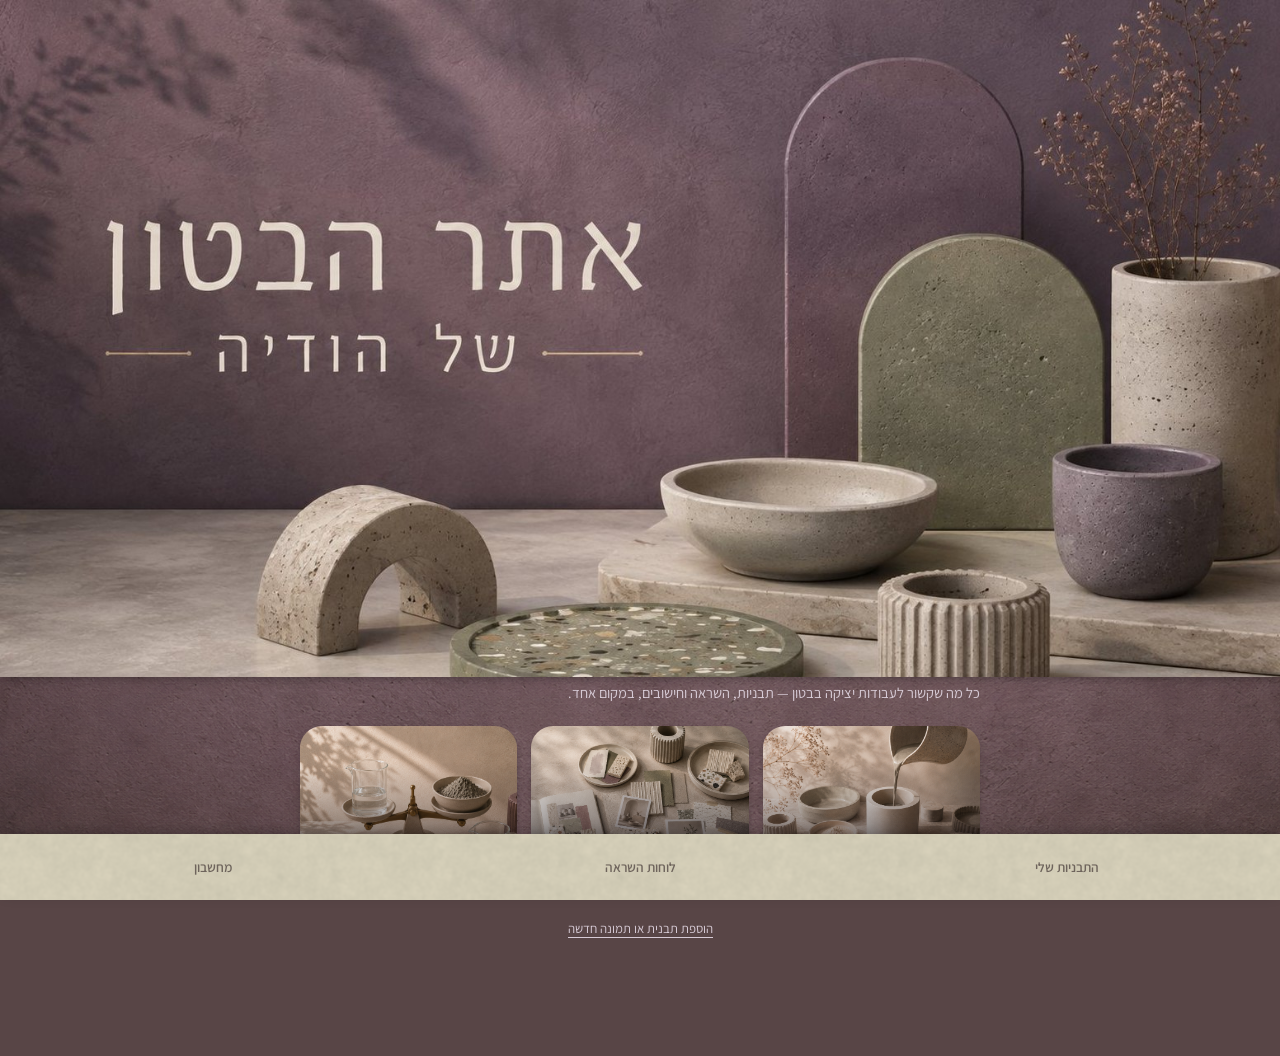
==== commit adff6d72: "Put calculator card in the same row as the other two home cards Change the home card grid from 2 col" ====
--- a/index.html
+++ b/index.html
@@ -30,7 +30,7 @@
         <span class="cat-sub">צבעים, שילובים ואפקטים</span>
       </div>
     </a>
-    <a class="cat-card" href="calculator.html" style="grid-column: 1 / -1;">
+    <a class="cat-card" href="calculator.html">
       <img class="cat-card-img" src="images/categories/calculator.jpg" alt="" onerror="cardImgFallback(this)" />
       <div class="cat-card-overlay"></div>
       <div class="cat-card-text">
--- a/css/style.css
+++ b/css/style.css
@@ -3,7 +3,7 @@
 :root {
   /* משטחים מרוקמים (טקסטורת בטון/סיוד) */
   --bg-tex: url("../textures/bg-mauve.png");
-  --bg-fallback: #756175;
+  --bg-fallback: #584546;
   --card-tex: url("../textures/card-khaki.png");
   --card-fallback: #d2ccb6;
 
@@ -40,10 +40,30 @@
 
 body {
   background-color: var(--bg-fallback);
-  background-image: var(--bg-tex);
-  background-size: 560px 780px;
   padding-bottom: calc(var(--nav-h) + 16px);
   min-height: 100vh;
+  position: relative;
+}
+
+/* טקסטורת הקיר — תמונה אחת, קבועה מאחורי כל העמוד, מכסה את כל הרקע תמיד */
+body::before {
+  content: "";
+  position: fixed;
+  inset: 0;
+  z-index: 0;
+  pointer-events: none;
+  background-image: var(--bg-tex);
+  background-repeat: no-repeat;
+  background-position: center;
+  background-size: cover;
+}
+
+header.top-bar,
+.home-banner,
+main,
+nav.bottom-nav {
+  position: relative;
+  z-index: 1;
 }
 
 a { color: inherit; text-decoration: none; }
@@ -88,7 +108,7 @@
 .home-banner {
   display: block;
   width: 100%;
-  aspect-ratio: 1672 / 941;
+  aspect-ratio: 1552 / 821;
   object-fit: cover;
   box-shadow: var(--shadow-sm);
 }
@@ -103,7 +123,7 @@
 /* ---------- כרטיסי קטגוריה (עם תמונה) ---------- */
 .card-grid {
   display: grid;
-  grid-template-columns: repeat(2, 1fr);
+  grid-template-columns: repeat(3, 1fr);
   gap: 14px;
 }
 
@@ -116,10 +136,6 @@
   box-shadow: var(--shadow-sm);
 }
 
-.cat-card[style*="grid-column"] {
-  aspect-ratio: 21 / 9;
-}
-
 .cat-card .cat-card-img {
   position: absolute;
   inset: 0;
@@ -152,6 +168,18 @@
 .cat-card .cat-sub {
   font-size: 12px;
   color: rgba(255, 255, 255, 0.82);
+}
+
+.card-grid .cat-card-text {
+  padding: 10px 10px 9px;
+}
+
+.card-grid .cat-name {
+  font-size: 13.5px;
+}
+
+.card-grid .cat-sub {
+  font-size: 10.5px;
 }
 
 /* ---------- גריד תבניות / גלריה ---------- */
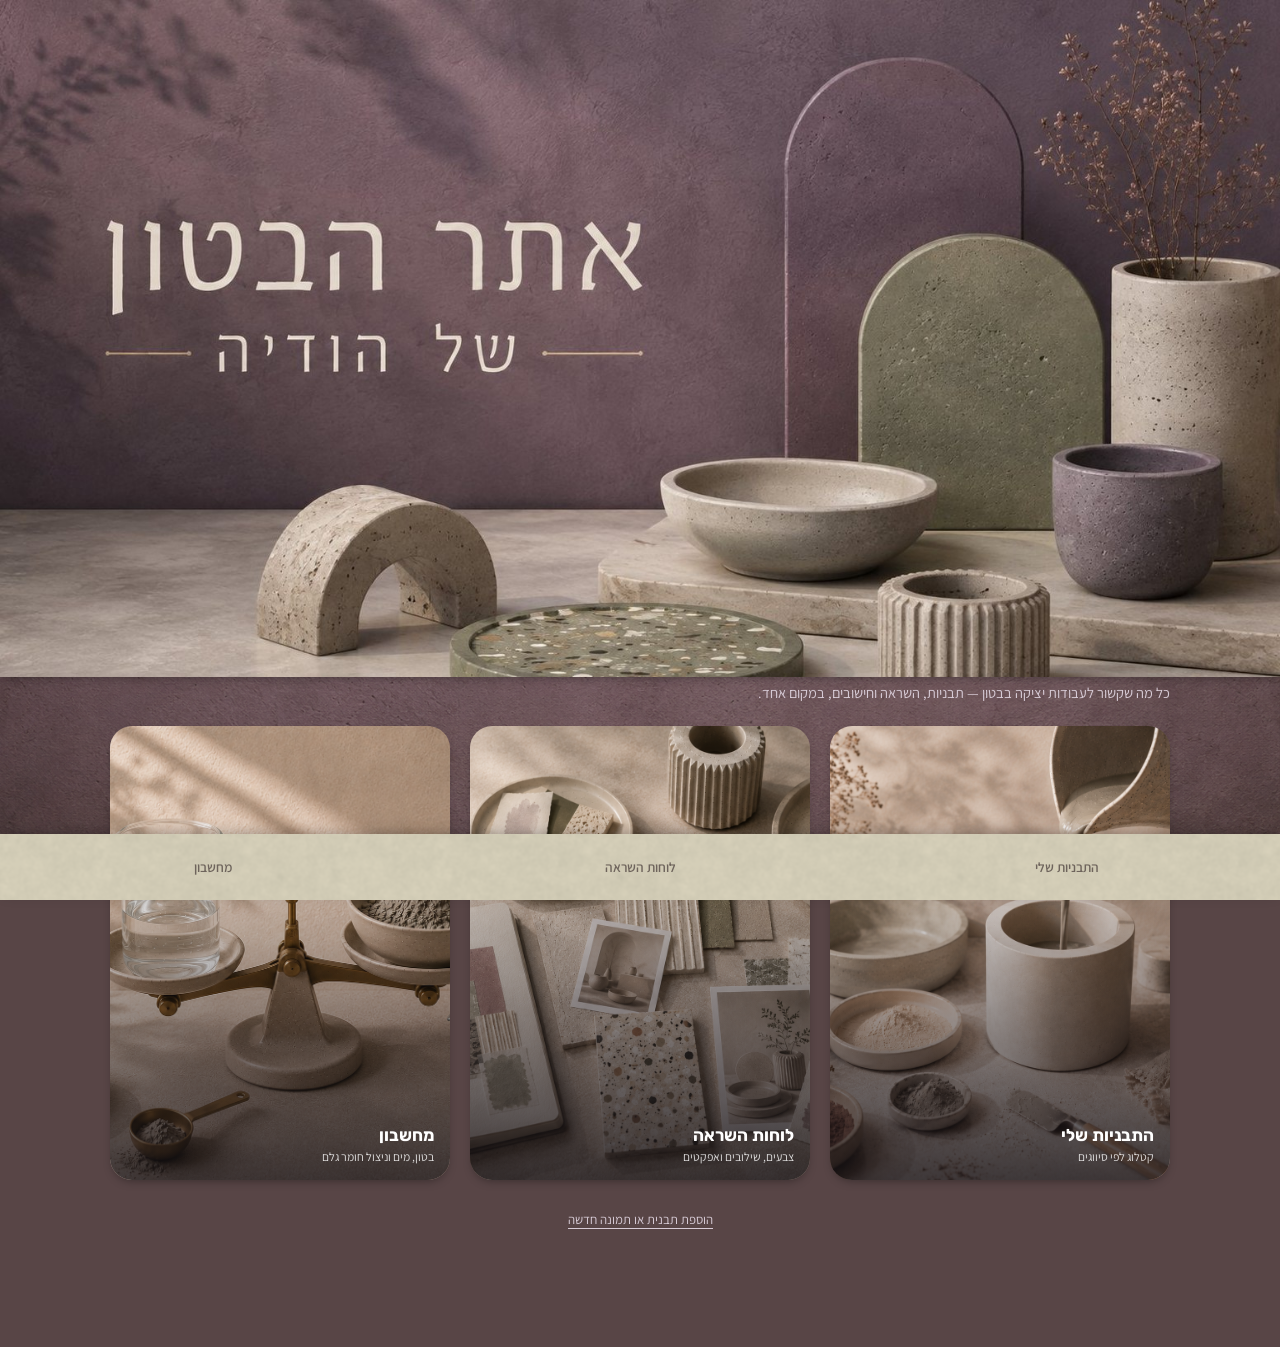
==== commit 0397e557: "Enlarge home page cards, unshare 3-col layout from molds category grid The earlier "3 cards in one r" ====
--- a/index.html
+++ b/index.html
@@ -13,7 +13,7 @@
 <main>
   <p class="page-lead">כל מה שקשור לעבודות יציקה בבטון — תבניות, השראה וחישובים, במקום אחד.</p>
 
-  <div class="card-grid">
+  <div class="card-grid home-cards">
     <a class="cat-card" href="molds.html">
       <img class="cat-card-img" src="images/categories/molds.jpg" alt="" onerror="cardImgFallback(this)" />
       <div class="cat-card-overlay"></div>
--- a/css/style.css
+++ b/css/style.css
@@ -123,8 +123,17 @@
 /* ---------- כרטיסי קטגוריה (עם תמונה) ---------- */
 .card-grid {
   display: grid;
+  grid-template-columns: repeat(2, 1fr);
+  gap: 14px;
+}
+
+/* כרטיסי עמוד הבית — 3 בשורה, גבוהים יותר כדי שהתמונה והטקסט ייכנסו בנוחות */
+.home-cards {
   grid-template-columns: repeat(3, 1fr);
-  gap: 14px;
+}
+
+.home-cards .cat-card {
+  aspect-ratio: 3 / 4;
 }
 
 .cat-card {
@@ -170,15 +179,15 @@
   color: rgba(255, 255, 255, 0.82);
 }
 
-.card-grid .cat-card-text {
+.home-cards .cat-card-text {
   padding: 10px 10px 9px;
 }
 
-.card-grid .cat-name {
-  font-size: 13.5px;
-}
-
-.card-grid .cat-sub {
+.home-cards .cat-name {
+  font-size: 13.5px;
+}
+
+.home-cards .cat-sub {
   font-size: 10.5px;
 }
 
@@ -187,6 +196,29 @@
   display: grid;
   grid-template-columns: repeat(2, 1fr);
   gap: 16px;
+}
+
+/* שינויים למסכים רחבים — מונח אחרי כל הכללים הבסיסיים המקבילים,
+   כדי שלא יידרסו על ידי כלל בסיסי מאוחר יותר עם אותה ספציפיות */
+@media (min-width: 900px) {
+  main {
+    max-width: 1100px;
+  }
+  .card-grid {
+    gap: 20px;
+  }
+  .home-cards .cat-card-text {
+    padding: 16px 16px 14px;
+  }
+  .home-cards .cat-name {
+    font-size: 17px;
+  }
+  .home-cards .cat-sub {
+    font-size: 12px;
+  }
+  .item-grid {
+    grid-template-columns: repeat(4, 1fr);
+  }
 }
 
 .item-card {
@@ -510,21 +542,30 @@
   color: var(--muted);
 }
 
+.result-card ul.combo-list {
+  padding-inline-start: 0;
+  list-style: none;
+}
+
+.result-card .combo-item {
+  display: flex;
+  align-items: center;
+  gap: 10px;
+  margin-bottom: 8px;
+}
+
+.result-card .combo-item-img {
+  width: 44px;
+  height: 44px;
+  flex-shrink: 0;
+  object-fit: cover;
+  border-radius: 8px;
+  background: var(--card-fallback);
+}
+
 .empty-note {
   text-align: center;
   color: var(--muted-on-bg);
   font-size: 14px;
   padding: 34px 10px;
 }
-
-pre.code-block {
-  background: rgba(20, 16, 20, 0.4);
-  border: 1px solid rgba(241, 234, 240, 0.2);
-  color: #f2ece5;
-  padding: 14px;
-  border-radius: var(--radius-sm);
-  font-size: 12px;
-  overflow-x: auto;
-  white-space: pre-wrap;
-  word-break: break-word;
-}
